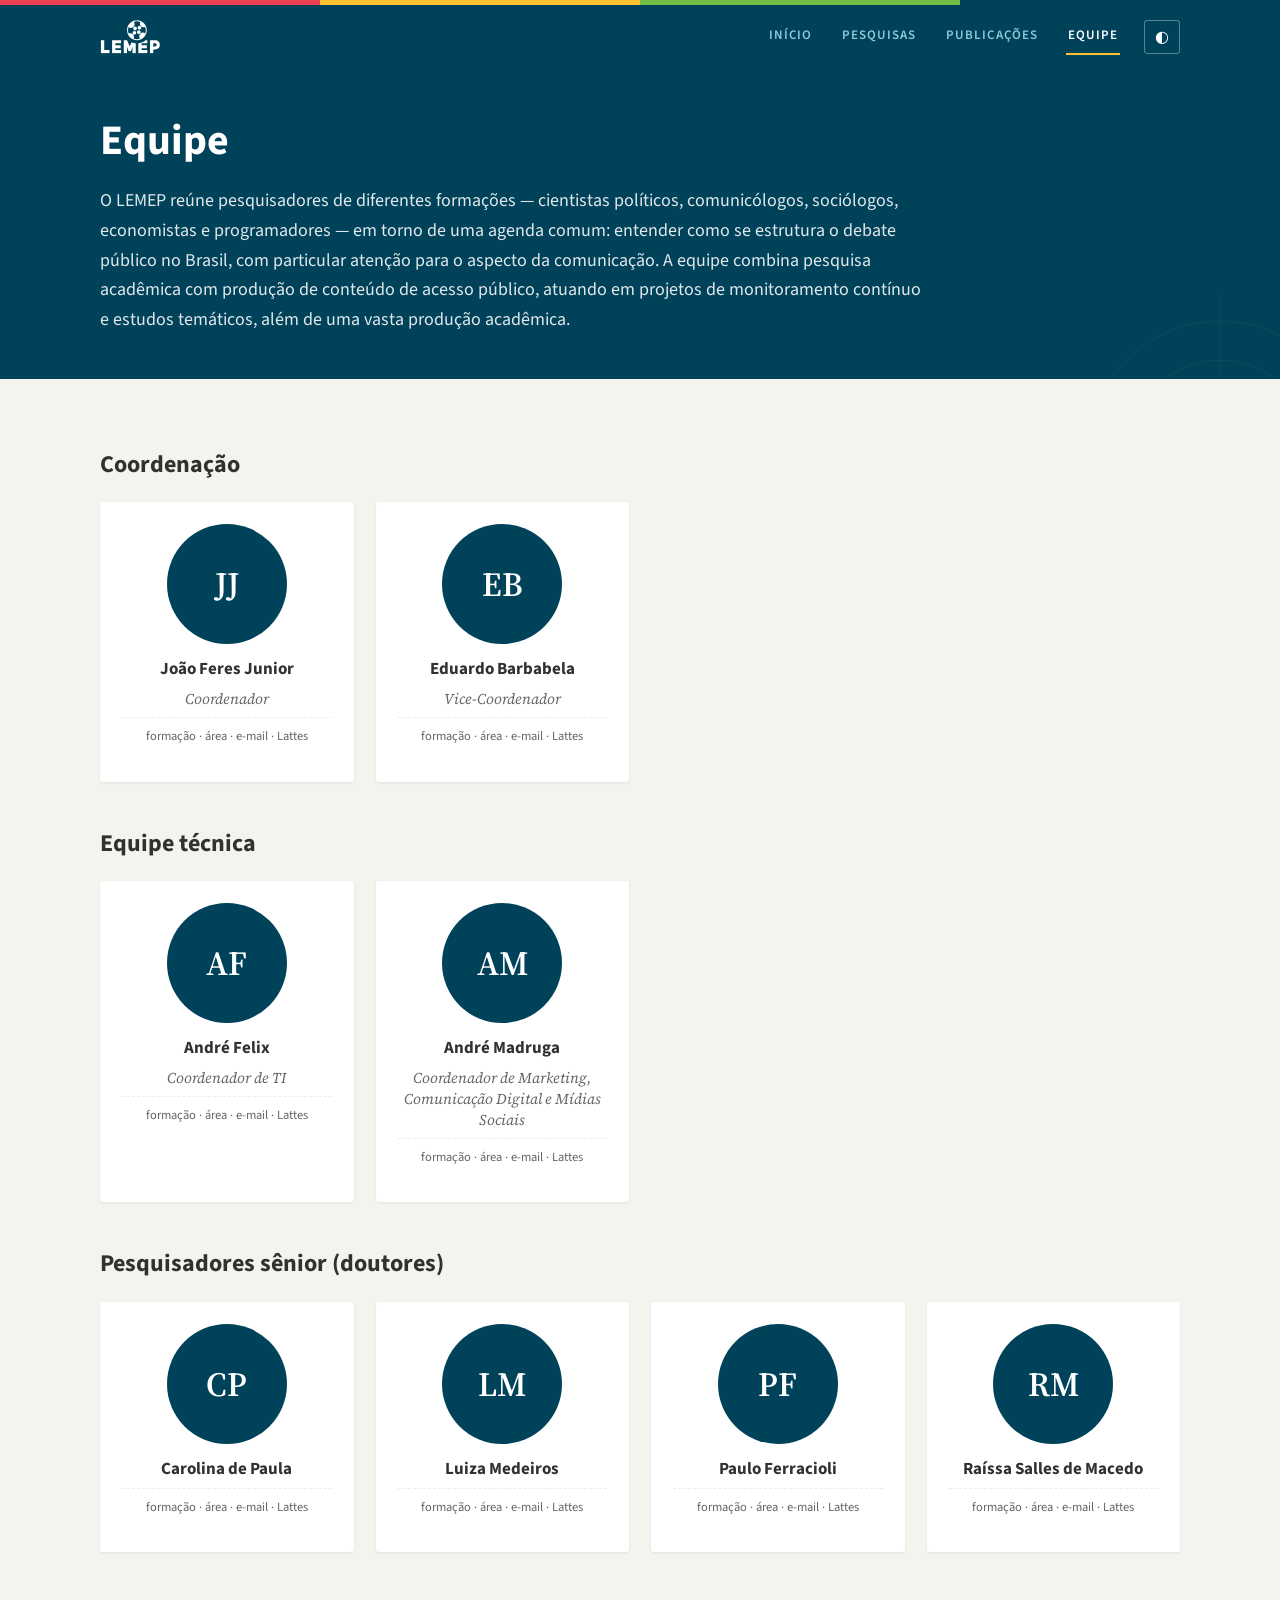
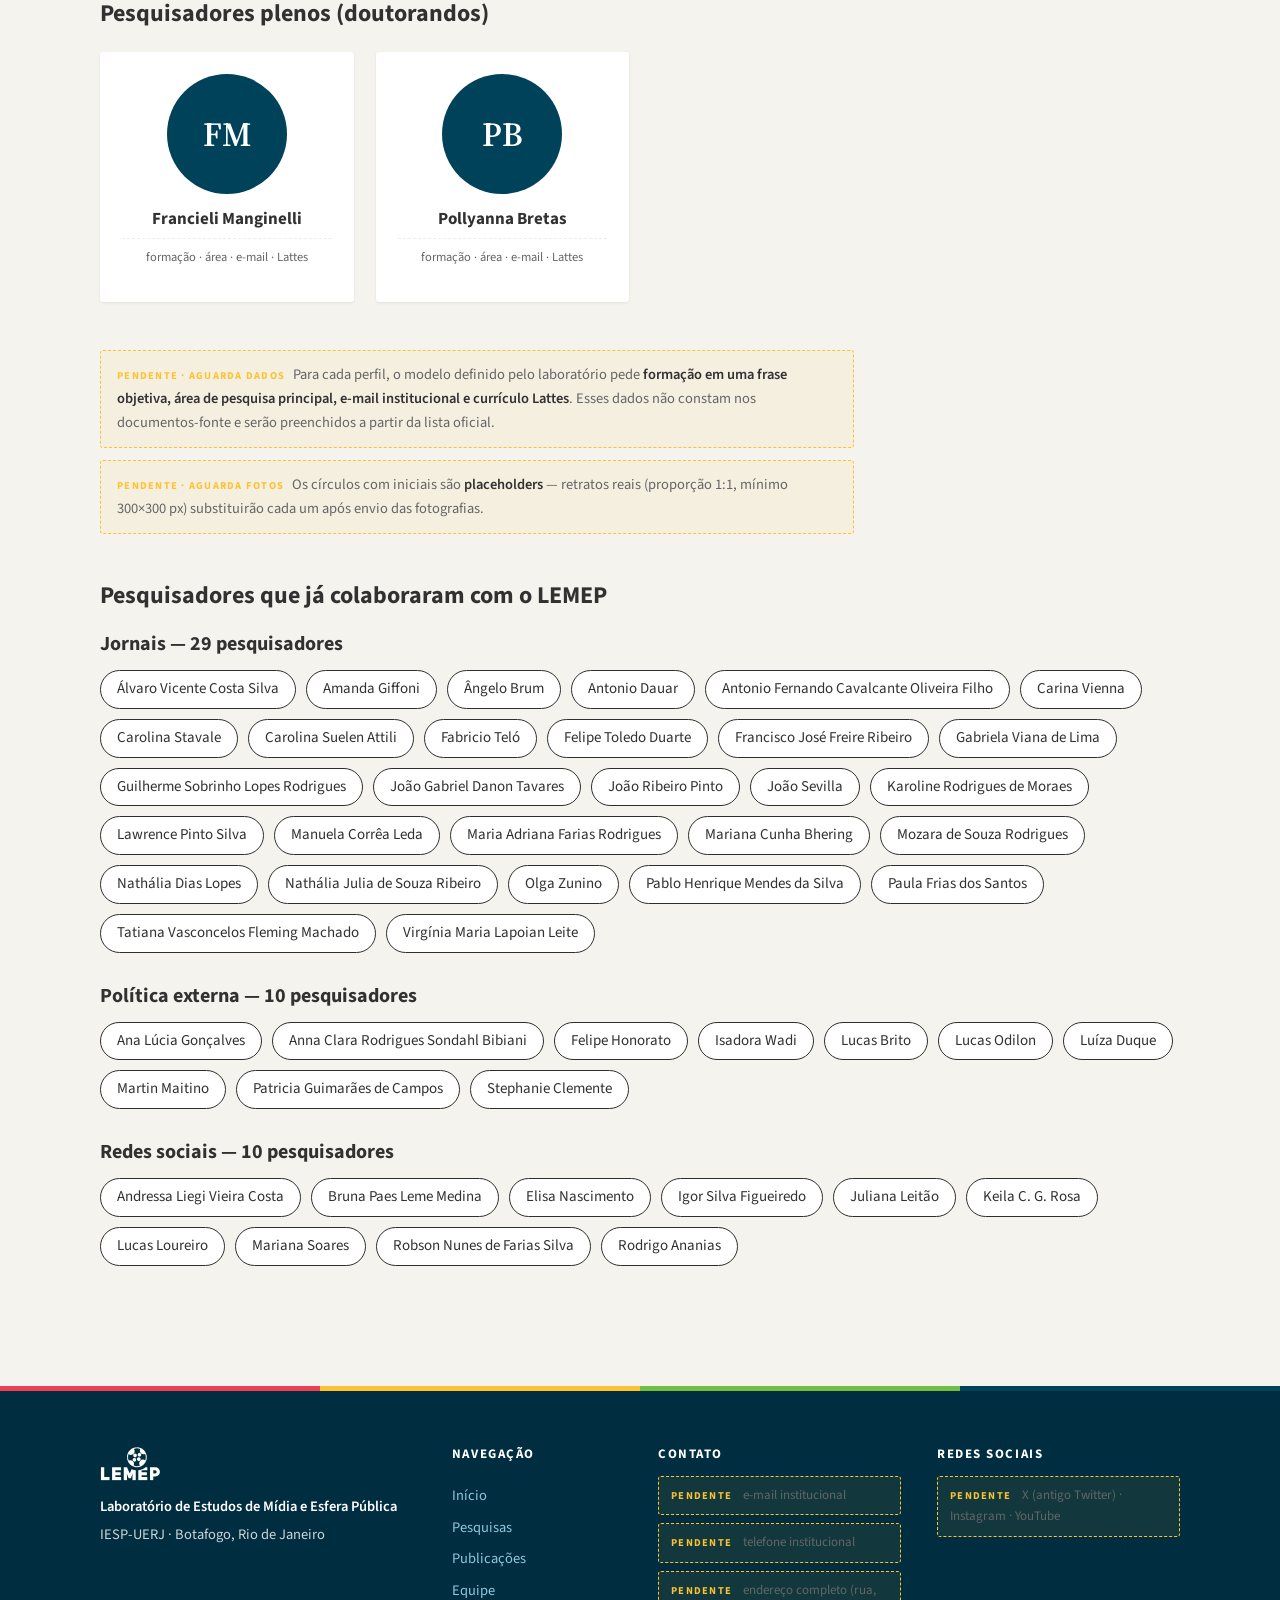
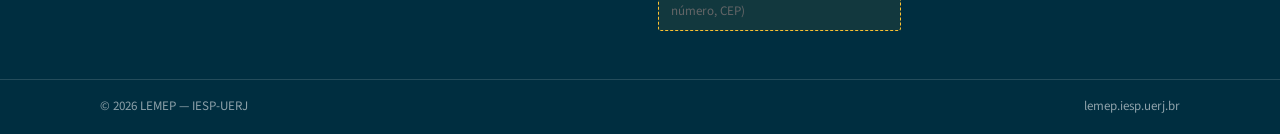
==== equipe.html @ fb899959 "LEMEP v1 — protótipo multi-página com identidade visual oficial e pendências editoriais" ====
<!DOCTYPE html>
<html lang="pt-BR">
<head>
  <meta charset="UTF-8">
  <meta name="viewport" content="width=device-width, initial-scale=1">
  <title>Equipe · LEMEP</title>
  <meta name="description" content="O LEMEP reúne pesquisadores de diferentes formações — cientistas políticos, comunicólogos, sociólogos, economistas e programadores — em torno de uma agenda comum.">
  <meta name="robots" content="noindex, nofollow">
  <link rel="canonical" href="https://lemep.iesp.uerj.br/quem-somos/">
  <meta property="og:title" content="Equipe · LEMEP">
  <meta property="og:description" content="Pesquisadores de diferentes formações em torno de uma agenda comum: entender como se estrutura o debate público no Brasil.">
  <meta property="og:type" content="website">
  <meta property="og:image" content="assets/img/og_1200x630.png">
  <meta property="og:locale" content="pt_BR">
  <meta name="theme-color" content="#00425A">
  <link rel="icon" type="image/png" href="assets/logos/icone_32.png" sizes="32x32">
  <link rel="apple-touch-icon" href="assets/logos/icone_180.png">
  <link rel="stylesheet" href="assets/fonts/fonts.css">
  <link rel="stylesheet" href="styles.css">
</head>
<body>
  <a class="pular" href="#conteudo">Ir para o conteúdo</a>

  <div class="stripe" role="presentation"></div>

  <header class="nav" id="topo">
    <div class="container nav-inner">
      <a href="index.html" class="nav-marca" aria-label="LEMEP — página inicial">
        <img src="assets/logos/LEMEP_compacto_branco.svg" alt="LEMEP" width="61" height="34">
      </a>
      <nav class="nav-links" aria-label="Navegação principal">
        <a href="index.html" data-nav="index">Início</a>
        <a href="pesquisas.html" data-nav="pesquisas">Pesquisas</a>
        <a href="publicacoes.html" data-nav="publicacoes">Publicações</a>
        <a href="equipe.html" data-nav="equipe">Equipe</a>
      </nav>
      <div class="nav-acoes">
        <button class="btn-tema" id="btn-tema" type="button" aria-label="Alternar entre tema claro e escuro" title="Alternar tema">◐</button>
        <button class="btn-menu" id="btn-menu" type="button" aria-label="Abrir menu de navegação" aria-expanded="false">☰</button>
      </div>
    </div>
  </header>

  <main id="conteudo">

    <section class="faixa-pagina">
      <svg class="trama trama--faixa" viewBox="0 0 1200 800" aria-hidden="true" focusable="false"><g fill="none" stroke="#73BF44" stroke-width="2"><circle cx="600" cy="400" r="280"/><circle cx="600" cy="400" r="196"/><path d="M264 400H936M600 64V736"/></g><circle cx="796" cy="400" r="12" fill="#EE4055"/></svg>
      <div class="container">
        <h1>Equipe</h1>
        <p class="faixa-lead">O LEMEP reúne pesquisadores de diferentes formações — cientistas políticos, comunicólogos, sociólogos, economistas e programadores — em torno de uma agenda comum: entender como se estrutura o debate público no Brasil, com particular atenção para o aspecto da comunicação. A equipe combina pesquisa acadêmica com produção de conteúdo de acesso público, atuando em projetos de monitoramento contínuo e estudos temáticos, além de uma vasta produção acadêmica.</p>
      </div>
    </section>

    <section class="section">
      <div class="container">

        <div class="grupo-equipe">
          <h2>Coordenação</h2>
          <div class="equipe-grid">
            <div class="membro">
              <div class="foto-ph" aria-hidden="true">JJ</div>
              <p class="membro-nome">João Feres Junior</p>
              <p class="membro-cargo">Coordenador</p>
              <p class="membro-dados">formação · área · e-mail · Lattes</p>
            </div>
            <div class="membro">
              <div class="foto-ph" aria-hidden="true">EB</div>
              <p class="membro-nome">Eduardo Barbabela</p>
              <p class="membro-cargo">Vice-Coordenador</p>
              <p class="membro-dados">formação · área · e-mail · Lattes</p>
            </div>
          </div>
        </div>

        <div class="grupo-equipe">
          <h2>Equipe técnica</h2>
          <div class="equipe-grid">
            <div class="membro">
              <div class="foto-ph" aria-hidden="true">AF</div>
              <p class="membro-nome">André Felix</p>
              <p class="membro-cargo">Coordenador de TI</p>
              <p class="membro-dados">formação · área · e-mail · Lattes</p>
            </div>
            <div class="membro">
              <div class="foto-ph" aria-hidden="true">AM</div>
              <p class="membro-nome">André Madruga</p>
              <p class="membro-cargo">Coordenador de Marketing, Comunicação Digital e Mídias Sociais</p>
              <p class="membro-dados">formação · área · e-mail · Lattes</p>
            </div>
          </div>
        </div>

        <div class="grupo-equipe">
          <h2>Pesquisadores sênior (doutores)</h2>
          <div class="equipe-grid">
            <div class="membro">
              <div class="foto-ph" aria-hidden="true">CP</div>
              <p class="membro-nome">Carolina de Paula</p>
              <p class="membro-dados">formação · área · e-mail · Lattes</p>
            </div>
            <div class="membro">
              <div class="foto-ph" aria-hidden="true">LM</div>
              <p class="membro-nome">Luiza Medeiros</p>
              <p class="membro-dados">formação · área · e-mail · Lattes</p>
            </div>
            <div class="membro">
              <div class="foto-ph" aria-hidden="true">PF</div>
              <p class="membro-nome">Paulo Ferracioli</p>
              <p class="membro-dados">formação · área · e-mail · Lattes</p>
            </div>
            <div class="membro">
              <div class="foto-ph" aria-hidden="true">RM</div>
              <p class="membro-nome">Raíssa Salles de Macedo</p>
              <p class="membro-dados">formação · área · e-mail · Lattes</p>
            </div>
          </div>
        </div>

        <div class="grupo-equipe">
          <h2>Pesquisadores plenos (doutorandos)</h2>
          <div class="equipe-grid">
            <div class="membro">
              <div class="foto-ph" aria-hidden="true">FM</div>
              <p class="membro-nome">Francieli Manginelli</p>
              <p class="membro-dados">formação · área · e-mail · Lattes</p>
            </div>
            <div class="membro">
              <div class="foto-ph" aria-hidden="true">PB</div>
              <p class="membro-nome">Pollyanna Bretas</p>
              <p class="membro-dados">formação · área · e-mail · Lattes</p>
            </div>
          </div>
        </div>

        <div class="pending" id="pendencia-01" style="max-width:52em;"><span class="chip">pendente · aguarda dados</span>Para cada perfil, o modelo definido pelo laboratório pede <strong>formação em uma frase objetiva, área de pesquisa principal, e-mail institucional e currículo Lattes</strong>. Esses dados não constam nos documentos-fonte e serão preenchidos a partir da lista oficial.</div>
        <div class="pending" id="pendencia-02" style="margin-top:12px; max-width:52em;"><span class="chip">pendente · aguarda fotos</span>Os círculos com iniciais são <strong>placeholders</strong> — retratos reais (proporção 1:1, mínimo 300×300&nbsp;px) substituirão cada um após envio das fotografias.</div>

        <div class="grupo-equipe ir" id="egressos">
          <h2>Pesquisadores que já colaboraram com o LEMEP</h2>
          <div class="egresso-grupo">
            <h3>Jornais — 29 pesquisadores</h3>
            <div class="chips-nomes">
              <span class="chip-nome">Álvaro Vicente Costa Silva</span>
              <span class="chip-nome">Amanda Giffoni</span>
              <span class="chip-nome">Ângelo Brum</span>
              <span class="chip-nome">Antonio Dauar</span>
              <span class="chip-nome">Antonio Fernando Cavalcante Oliveira Filho</span>
              <span class="chip-nome">Carina Vienna</span>
              <span class="chip-nome">Carolina Stavale</span>
              <span class="chip-nome">Carolina Suelen Attili</span>
              <span class="chip-nome">Fabricio Teló</span>
              <span class="chip-nome">Felipe Toledo Duarte</span>
              <span class="chip-nome">Francisco José Freire Ribeiro</span>
              <span class="chip-nome">Gabriela Viana de Lima</span>
              <span class="chip-nome">Guilherme Sobrinho Lopes Rodrigues</span>
              <span class="chip-nome">João Gabriel Danon Tavares</span>
              <span class="chip-nome">João Ribeiro Pinto</span>
              <span class="chip-nome">João Sevilla</span>
              <span class="chip-nome">Karoline Rodrigues de Moraes</span>
              <span class="chip-nome">Lawrence Pinto Silva</span>
              <span class="chip-nome">Manuela Corrêa Leda</span>
              <span class="chip-nome">Maria Adriana Farias Rodrigues</span>
              <span class="chip-nome">Mariana Cunha Bhering</span>
              <span class="chip-nome">Mozara de Souza Rodrigues</span>
              <span class="chip-nome">Nathália Dias Lopes</span>
              <span class="chip-nome">Nathália Julia de Souza Ribeiro</span>
              <span class="chip-nome">Olga Zunino</span>
              <span class="chip-nome">Pablo Henrique Mendes da Silva</span>
              <span class="chip-nome">Paula Frias dos Santos</span>
              <span class="chip-nome">Tatiana Vasconcelos Fleming Machado</span>
              <span class="chip-nome">Virgínia Maria Lapoian Leite</span>
            </div>
          </div>
          <div class="egresso-grupo">
            <h3>Política externa — 10 pesquisadores</h3>
            <div class="chips-nomes">
              <span class="chip-nome">Ana Lúcia Gonçalves</span>
              <span class="chip-nome">Anna Clara Rodrigues Sondahl Bibiani</span>
              <span class="chip-nome">Felipe Honorato</span>
              <span class="chip-nome">Isadora Wadi</span>
              <span class="chip-nome">Lucas Brito</span>
              <span class="chip-nome">Lucas Odilon</span>
              <span class="chip-nome">Luíza Duque</span>
              <span class="chip-nome">Martin Maitino</span>
              <span class="chip-nome">Patricia Guimarães de Campos</span>
              <span class="chip-nome">Stephanie Clemente</span>
            </div>
          </div>
          <div class="egresso-grupo">
            <h3>Redes sociais — 10 pesquisadores</h3>
            <div class="chips-nomes">
              <span class="chip-nome">Andressa Liegi Vieira Costa</span>
              <span class="chip-nome">Bruna Paes Leme Medina</span>
              <span class="chip-nome">Elisa Nascimento</span>
              <span class="chip-nome">Igor Silva Figueiredo</span>
              <span class="chip-nome">Juliana Leitão</span>
              <span class="chip-nome">Keila C. G. Rosa</span>
              <span class="chip-nome">Lucas Loureiro</span>
              <span class="chip-nome">Mariana Soares</span>
              <span class="chip-nome">Robson Nunes de Farias Silva</span>
              <span class="chip-nome">Rodrigo Ananias</span>
            </div>
          </div>
        </div>

      </div>
    </section>

  </main>

  <div class="stripe" role="presentation"></div>

  <footer class="footer">
    <div class="container footer-grid">
      <div class="footer-marca">
        <img class="footer-logo" src="assets/logos/LEMEP_compacto_branco.svg" alt="LEMEP" width="61" height="34">
        <p class="footer-nome">Laboratório de Estudos de Mídia e Esfera Pública</p>
        <p>IESP-UERJ · Botafogo, Rio de Janeiro</p>
      </div>
      <nav class="footer-nav" aria-label="Navegação do rodapé">
        <h3>Navegação</h3>
        <a href="index.html">Início</a>
        <a href="pesquisas.html">Pesquisas</a>
        <a href="publicacoes.html">Publicações</a>
        <a href="equipe.html">Equipe</a>
      </nav>
      <div class="footer-contato">
        <h3>Contato</h3>
        <div class="pending pending--rodape" id="pendencia-08"><span class="chip">pendente</span> e-mail institucional</div>
        <div class="pending pending--rodape" id="pendencia-06"><span class="chip">pendente</span> telefone institucional</div>
        <div class="pending pending--rodape" id="pendencia-09"><span class="chip">pendente</span> endereço completo (rua, número, CEP)</div>
      </div>
      <div class="footer-redes">
        <h3>Redes sociais</h3>
        <div class="pending pending--rodape" id="pendencia-07"><span class="chip">pendente</span> X (antigo Twitter) · Instagram · YouTube</div>
      </div>
    </div>
    <div class="footer-baixo">
      <div class="container">
        <p>© <span class="ano">2026</span> LEMEP — IESP-UERJ</p>
        <p>lemep.iesp.uerj.br</p>
      </div>
    </div>
  </footer>

  <script src="app.js"></script>
</body>
</html>
---- assets/fonts/fonts.css ----
/* latin-ext */
@font-face {
  font-family: 'Source Sans 3';
  font-style: italic;
  font-weight: 400;
  font-display: swap;
  src: url('source-sans-3-400-italic-latin-ext.woff2') format('woff2');
  unicode-range: U+0100-02BA, U+02BD-02C5, U+02C7-02CC, U+02CE-02D7, U+02DD-02FF, U+0304, U+0308, U+0329, U+1D00-1DBF, U+1E00-1E9F, U+1EF2-1EFF, U+2020, U+20A0-20AB, U+20AD-20C4, U+2113, U+2C60-2C7F, U+A720-A7FF;
}
/* latin */
@font-face {
  font-family: 'Source Sans 3';
  font-style: italic;
  font-weight: 400;
  font-display: swap;
  src: url('source-sans-3-400-italic-latin.woff2') format('woff2');
  unicode-range: U+0000-00FF, U+0131, U+0152-0153, U+02BB-02BC, U+02C6, U+02DA, U+02DC, U+0304, U+0308, U+0329, U+2000-206F, U+20AC, U+2122, U+2191, U+2193, U+2212, U+2215, U+FEFF, U+FFFD;
}
/* latin-ext */
@font-face {
  font-family: 'Source Sans 3';
  font-style: normal;
  font-weight: 300;
  font-display: swap;
  src: url('source-sans-3-300-normal-latin-ext.woff2') format('woff2');
  unicode-range: U+0100-02BA, U+02BD-02C5, U+02C7-02CC, U+02CE-02D7, U+02DD-02FF, U+0304, U+0308, U+0329, U+1D00-1DBF, U+1E00-1E9F, U+1EF2-1EFF, U+2020, U+20A0-20AB, U+20AD-20C4, U+2113, U+2C60-2C7F, U+A720-A7FF;
}
/* latin */
@font-face {
  font-family: 'Source Sans 3';
  font-style: normal;
  font-weight: 300;
  font-display: swap;
  src: url('source-sans-3-300-normal-latin.woff2') format('woff2');
  unicode-range: U+0000-00FF, U+0131, U+0152-0153, U+02BB-02BC, U+02C6, U+02DA, U+02DC, U+0304, U+0308, U+0329, U+2000-206F, U+20AC, U+2122, U+2191, U+2193, U+2212, U+2215, U+FEFF, U+FFFD;
}
/* latin-ext */
@font-face {
  font-family: 'Source Sans 3';
  font-style: normal;
  font-weight: 400;
  font-display: swap;
  src: url('source-sans-3-400-normal-latin-ext.woff2') format('woff2');
  unicode-range: U+0100-02BA, U+02BD-02C5, U+02C7-02CC, U+02CE-02D7, U+02DD-02FF, U+0304, U+0308, U+0329, U+1D00-1DBF, U+1E00-1E9F, U+1EF2-1EFF, U+2020, U+20A0-20AB, U+20AD-20C4, U+2113, U+2C60-2C7F, U+A720-A7FF;
}
/* latin */
@font-face {
  font-family: 'Source Sans 3';
  font-style: normal;
  font-weight: 400;
  font-display: swap;
  src: url('source-sans-3-400-normal-latin.woff2') format('woff2');
  unicode-range: U+0000-00FF, U+0131, U+0152-0153, U+02BB-02BC, U+02C6, U+02DA, U+02DC, U+0304, U+0308, U+0329, U+2000-206F, U+20AC, U+2122, U+2191, U+2193, U+2212, U+2215, U+FEFF, U+FFFD;
}
/* latin-ext */
@font-face {
  font-family: 'Source Sans 3';
  font-style: normal;
  font-weight: 600;
  font-display: swap;
  src: url('source-sans-3-600-normal-latin-ext.woff2') format('woff2');
  unicode-range: U+0100-02BA, U+02BD-02C5, U+02C7-02CC, U+02CE-02D7, U+02DD-02FF, U+0304, U+0308, U+0329, U+1D00-1DBF, U+1E00-1E9F, U+1EF2-1EFF, U+2020, U+20A0-20AB, U+20AD-20C4, U+2113, U+2C60-2C7F, U+A720-A7FF;
}
/* latin */
@font-face {
  font-family: 'Source Sans 3';
  font-style: normal;
  font-weight: 600;
  font-display: swap;
  src: url('source-sans-3-600-normal-latin.woff2') format('woff2');
  unicode-range: U+0000-00FF, U+0131, U+0152-0153, U+02BB-02BC, U+02C6, U+02DA, U+02DC, U+0304, U+0308, U+0329, U+2000-206F, U+20AC, U+2122, U+2191, U+2193, U+2212, U+2215, U+FEFF, U+FFFD;
}
/* latin-ext */
@font-face {
  font-family: 'Source Sans 3';
  font-style: normal;
  font-weight: 700;
  font-display: swap;
  src: url('source-sans-3-700-normal-latin-ext.woff2') format('woff2');
  unicode-range: U+0100-02BA, U+02BD-02C5, U+02C7-02CC, U+02CE-02D7, U+02DD-02FF, U+0304, U+0308, U+0329, U+1D00-1DBF, U+1E00-1E9F, U+1EF2-1EFF, U+2020, U+20A0-20AB, U+20AD-20C4, U+2113, U+2C60-2C7F, U+A720-A7FF;
}
/* latin */
@font-face {
  font-family: 'Source Sans 3';
  font-style: normal;
  font-weight: 700;
  font-display: swap;
  src: url('source-sans-3-700-normal-latin.woff2') format('woff2');
  unicode-range: U+0000-00FF, U+0131, U+0152-0153, U+02BB-02BC, U+02C6, U+02DA, U+02DC, U+0304, U+0308, U+0329, U+2000-206F, U+20AC, U+2122, U+2191, U+2193, U+2212, U+2215, U+FEFF, U+FFFD;
}
/* latin-ext */
@font-face {
  font-family: 'Source Serif 4';
  font-style: italic;
  font-weight: 400;
  font-display: swap;
  src: url('source-serif-4-400-italic-latin-ext.woff2') format('woff2');
  unicode-range: U+0100-02BA, U+02BD-02C5, U+02C7-02CC, U+02CE-02D7, U+02DD-02FF, U+0304, U+0308, U+0329, U+1D00-1DBF, U+1E00-1E9F, U+1EF2-1EFF, U+2020, U+20A0-20AB, U+20AD-20C4, U+2113, U+2C60-2C7F, U+A720-A7FF;
}
/* latin */
@font-face {
  font-family: 'Source Serif 4';
  font-style: italic;
  font-weight: 400;
  font-display: swap;
  src: url('source-serif-4-400-italic-latin.woff2') format('woff2');
  unicode-range: U+0000-00FF, U+0131, U+0152-0153, U+02BB-02BC, U+02C6, U+02DA, U+02DC, U+0304, U+0308, U+0329, U+2000-206F, U+20AC, U+2122, U+2191, U+2193, U+2212, U+2215, U+FEFF, U+FFFD;
}
/* latin-ext */
@font-face {
  font-family: 'Source Serif 4';
  font-style: normal;
  font-weight: 400;
  font-display: swap;
  src: url('source-serif-4-400-normal-latin-ext.woff2') format('woff2');
  unicode-range: U+0100-02BA, U+02BD-02C5, U+02C7-02CC, U+02CE-02D7, U+02DD-02FF, U+0304, U+0308, U+0329, U+1D00-1DBF, U+1E00-1E9F, U+1EF2-1EFF, U+2020, U+20A0-20AB, U+20AD-20C4, U+2113, U+2C60-2C7F, U+A720-A7FF;
}
/* latin */
@font-face {
  font-family: 'Source Serif 4';
  font-style: normal;
  font-weight: 400;
  font-display: swap;
  src: url('source-serif-4-400-normal-latin.woff2') format('woff2');
  unicode-range: U+0000-00FF, U+0131, U+0152-0153, U+02BB-02BC, U+02C6, U+02DA, U+02DC, U+0304, U+0308, U+0329, U+2000-206F, U+20AC, U+2122, U+2191, U+2193, U+2212, U+2215, U+FEFF, U+FFFD;
}
/* latin-ext */
@font-face {
  font-family: 'Source Serif 4';
  font-style: normal;
  font-weight: 600;
  font-display: swap;
  src: url('source-serif-4-600-normal-latin-ext.woff2') format('woff2');
  unicode-range: U+0100-02BA, U+02BD-02C5, U+02C7-02CC, U+02CE-02D7, U+02DD-02FF, U+0304, U+0308, U+0329, U+1D00-1DBF, U+1E00-1E9F, U+1EF2-1EFF, U+2020, U+20A0-20AB, U+20AD-20C4, U+2113, U+2C60-2C7F, U+A720-A7FF;
}
/* latin */
@font-face {
  font-family: 'Source Serif 4';
  font-style: normal;
  font-weight: 600;
  font-display: swap;
  src: url('source-serif-4-600-normal-latin.woff2') format('woff2');
  unicode-range: U+0000-00FF, U+0131, U+0152-0153, U+02BB-02BC, U+02C6, U+02DA, U+02DC, U+0304, U+0308, U+0329, U+2000-206F, U+20AC, U+2122, U+2191, U+2193, U+2212, U+2215, U+FEFF, U+FFFD;
}
---- styles.css ----
/* ============================================================
   LEMEP — Laboratório de Estudos de Mídia e Esfera Pública
   styles.css · design system conforme Especificação Técnica
   (ago/2026) + tokens digitais do kit Identidade_Visual_LEMEP
   (out/2026). Neutros derivam do kit (papel #F5F3ED).
   ============================================================ */

/* ---------- tokens ---------- */
:root {
  /* marca (Manual da Marca LEMEP) */
  --red:      #EE4055;   /* coral — destaques, callout OLB        */
  --gold:     #FDC232;   /* dourado — CTAs, foco, hover           */
  --green:    #73BF44;   /* verde — grafismos, série secundária   */
  --teal:     #00425A;   /* azul institucional — nav, hero        */
  --teal-dk:  #002E40;   /* azul escuro — footer                  */

  /* neutros (light) */
  --bg:       #F5F3ED;   /* papel — fundo padrão                  */
  --bg-alt:   #EDECEB;   /* seções alternadas                     */
  --surface:  #FFFFFF;   /* cartões                                */
  --text:     #323132;   /* grafite — texto principal              */
  --text-2:   #76787A;   /* cinza da marca — rótulos/meta           */
  --text-3:   #636567;   /* cinza de leitura (AA em texto corrido)  */

  /* tipografia */
  --f:  'Source Sans 3', Arial, sans-serif;
  --fs: 'Source Serif 4', Georgia, serif;

  /* layout */
  --max:  1160px;
  --pad:  40px;
  --r:    3px;
}

@media (prefers-color-scheme: dark) {
  :root:not([data-theme="light"]) {
    --bg: #191919; --bg-alt: #222221; --surface: #1F1F1F;
    --text: #EEEDEC; --text-2: #9A9899; --text-3: #9A9899;
  }
}
:root[data-theme="dark"] {
  --bg: #191919; --bg-alt: #222221; --surface: #1F1F1F;
  --text: #EEEDEC; --text-2: #9A9899; --text-3: #9A9899;
}

/* ---------- base ---------- */
*, *::before, *::after { box-sizing: border-box; }

html { scroll-behavior: smooth; }

body {
  margin: 0;
  font-family: var(--f);
  font-size: 17px;
  line-height: 1.65;
  color: var(--text);
  background: var(--bg);
  -webkit-font-smoothing: antialiased;
}

img { max-width: 100%; display: block; }

a { color: var(--teal); text-decoration: none; }
a:hover { color: var(--gold); }
:root[data-theme="dark"] a, :root:not([data-theme="light"]) a { color: #8FC7DD; }

:focus-visible { outline: 2px solid var(--gold); outline-offset: 2px; }

.container { max-width: var(--max); margin-inline: auto; padding-inline: var(--pad); }

h1, h2, h3 { font-family: var(--f); font-weight: 700; line-height: 1.15; margin: 0 0 .5em; }
h1 { font-size: 42px; }
h2 { font-size: 30px; }
h3 { font-size: 20px; }

p { margin: 0 0 1em; }

.pular {
  position: absolute; left: -9999px; top: 0;
  background: var(--teal); color: #fff; padding: 10px 16px;
  z-index: 200; font-weight: 600;
}
.pular:focus { left: 8px; top: 8px; }

/* ---------- stripe de marca ---------- */
.stripe {
  height: 5px;
  background: linear-gradient(90deg,
    var(--red) 0 25%, var(--gold) 25% 50%,
    var(--green) 50% 75%, var(--teal) 75% 100%);
}

/* ---------- navegação ---------- */
.nav {
  position: sticky; top: 0; z-index: 100;
  background: var(--teal);
}
.nav-inner {
  display: flex; align-items: center; gap: 24px;
  min-height: 64px;
}
.nav-marca { display: inline-flex; align-items: center; }
.nav-marca img { height: 34px; width: auto; }

.nav-links { display: flex; gap: 26px; margin-left: auto; }
.nav-links a {
  font-size: 13px; font-weight: 600; letter-spacing: .08em;
  text-transform: uppercase;
  color: rgba(255,255,255,.65);
  padding: 6px 2px;
  border-bottom: 2px solid transparent;
}
.nav-links a:hover { color: var(--gold); }
.nav-links a[aria-current="page"] { color: #fff; border-bottom-color: var(--gold); }

.nav-acoes { display: flex; align-items: center; gap: 8px; }

.btn-tema, .btn-menu {
  background: none; border: 1px solid rgba(255,255,255,.35);
  color: #fff; font-size: 16px; line-height: 1;
  padding: 8px 10px; border-radius: var(--r); cursor: pointer;
}
.btn-tema:hover, .btn-menu:hover { border-color: var(--gold); color: var(--gold); }

.btn-menu { display: none; }

/* menu aberto (≤1000px) */
.nav.aberto .nav-links {
  display: flex; position: absolute; top: 100%; left: 0; right: 0;
  background: var(--teal); flex-direction: column; gap: 0;
  padding: 8px var(--pad) 16px;
  border-bottom: 3px solid var(--gold);
}
.nav.aberto .nav-links a { padding: 12px 2px; border-bottom: none; font-size: 15px; }

/* ---------- hero ---------- */
.hero {
  background: var(--teal);
  color: #fff;
  position: relative;
  overflow: hidden;
}
.hero .container {
  display: grid; grid-template-columns: 1.15fr .85fr;
  gap: 48px; align-items: center;
  padding-block: 72px;
  position: relative;
}
.hero-kicker {
  font-size: 13px; font-weight: 600; letter-spacing: .14em;
  text-transform: uppercase; color: var(--gold); margin: 0 0 12px;
}
.hero h1 { font-size: 56px; margin-bottom: 6px; color: #fff; }
.hero-sub {
  font-family: var(--fs); font-style: italic; font-size: 21px;
  color: rgba(255,255,255,.85); margin: 0 0 18px;
}
.hero-lead { font-size: 18px; color: rgba(255,255,255,.88); max-width: 34em; }

.hero-cta { display: flex; flex-wrap: wrap; gap: 14px; margin-top: 28px; }

.btn {
  display: inline-block; padding: 13px 26px; border-radius: var(--r);
  font-weight: 600; font-size: 16px; cursor: pointer; border: 1px solid transparent;
}
.btn-primario { background: var(--gold); color: var(--teal-dk); }
.btn-primario:hover { filter: brightness(1.06); color: var(--teal-dk); }
.btn-fantasma { background: none; color: #fff; border-color: rgba(255,255,255,.55); }
.btn-fantasma:hover { border-color: var(--gold); color: var(--gold); }

.hero-logo { display: flex; justify-content: center; position: relative; }
.hero-logo img { width: min(360px, 100%); height: auto; }

.trama {
  position: absolute; right: -140px; bottom: -190px;
  width: 520px; height: auto; opacity: .14; pointer-events: none;
}
.trama--faixa { right: -220px; bottom: -260px; width: 560px; opacity: .10; }

/* ---------- faixa de página (subpáginas) ---------- */
.faixa-pagina {
  background: var(--teal); color: #fff;
  position: relative; overflow: hidden;
}
.faixa-pagina .container { padding-block: 48px 44px; position: relative; }
.faixa-pagina h1 { color: #fff; }
.faixa-lead { max-width: 46em; color: rgba(255,255,255,.88); font-size: 18px; margin: 4px 0 0; }

/* ---------- seções ---------- */
.section { padding-block: 72px; }
.section--alt { background: var(--bg-alt); }

.section h2 { margin-bottom: 24px; }
.section-lead { max-width: 46em; }

/* sobre: texto + estatísticas */
.sobre-grid {
  display: grid; grid-template-columns: 1.35fr .65fr; gap: 48px; align-items: start;
}
.stats { display: grid; gap: 16px; margin-top: 8px; }
.stat {
  background: var(--surface); border-radius: var(--r);
  border-left: 4px solid var(--green);
  padding: 18px 22px;
}
.stat:nth-child(2) { border-left-color: var(--gold); }
.stat:nth-child(3) { border-left-color: var(--red); }
.stat-num { font-size: 40px; font-weight: 700; line-height: 1; color: var(--teal); }
:root[data-theme="dark"] .stat-num,
:root:not([data-theme="light"]) .stat-num { color: #8FC7DD; }
.stat-rotulo { font-size: 13.5px; color: var(--text-3); margin-top: 6px; }

/* ---------- cards de projeto ---------- */
.card-grid {
  display: grid; grid-template-columns: repeat(3, 1fr); gap: 24px;
  grid-auto-rows: 1fr;
}
.card {
  display: flex; flex-direction: column; gap: 10px;
  background: var(--surface);
  border-radius: var(--r);
  padding: 26px 26px 22px;
  box-shadow: 0 1px 3px rgba(0,0,0,.08);
  border-top: 4px solid var(--teal);
  color: var(--text);
  transition: transform .18s ease, box-shadow .18s ease;
}
a.card { color: var(--text); }
a.card:hover {
  transform: translateY(-5px);
  box-shadow: 0 10px 26px rgba(0,0,0,.16);
  color: var(--text);
}
a.card:hover .card-ir { color: var(--gold); }
.card--vermelho { border-top-color: var(--red); }
.card--dourado  { border-top-color: var(--gold); }
.card--verde    { border-top-color: var(--green); }
.card--azul     { border-top-color: var(--teal); }

.card-tag {
  font-size: 11px; font-weight: 700; letter-spacing: .12em;
  text-transform: uppercase; color: var(--text-2);
}
.card h3, .card-full h3 { font-size: 21px; margin: 0; }
.card p { color: var(--text-3); font-size: 15.5px; margin: 0; }
.card-ir {
  margin-top: auto; font-weight: 600; font-size: 14.5px;
  color: var(--teal); padding-top: 14px;
}
:root[data-theme="dark"] .card-ir,
:root:not([data-theme="light"]) .card-ir { color: #8FC7DD; }
a.card:hover .card-ir { color: var(--gold); }

.card-full {
  margin-top: 24px;
  display: grid; grid-template-columns: 1fr; gap: 10px;
  background: var(--surface); border-radius: var(--r);
  border-left: 4px solid var(--teal);
  padding: 26px 30px; box-shadow: 0 1px 3px rgba(0,0,0,.08);
}
.card-full p { color: var(--text-3); max-width: 60em; margin: 0; }
.card-full .card-ir { padding-top: 8px; }

/* ---------- áreas de pesquisa ---------- */
.areas { background: var(--teal); color: #fff; }
.areas h2 { color: #fff; }
.areas .section-lead { color: rgba(255,255,255,.8); }
.tags {
  display: flex; flex-wrap: wrap; gap: 12px 12px; margin-top: 28px;
}
.tag {
  font-family: var(--fs); font-style: italic; font-size: 16.5px;
  color: #fff; border: 1px solid rgba(255,255,255,.38);
  border-radius: 999px; padding: 8px 18px;
  background: rgba(255,255,255,.05);
}

/* ---------- publicações ---------- */
.pub-list { list-style: none; margin: 0; padding: 0; }
.pub {
  display: grid; grid-template-columns: 60px 1fr; gap: 18px;
  padding: 22px 0; border-bottom: 1px solid var(--bg-alt);
}
:root[data-theme="dark"] .pub, :root:not([data-theme="light"]) .pub { border-bottom-color: #2E2E2D; }
.pub:last-child { border-bottom: none; }
.pub-ano { font-size: 19px; font-weight: 700; color: var(--teal); }
:root[data-theme="dark"] .pub-ano,
:root:not([data-theme="light"]) .pub-ano { color: #8FC7DD; }
.pub-dados p { margin: 0 0 4px; }
.pub-tipo {
  display: inline-block; font-size: 11px; font-weight: 700;
  letter-spacing: .12em; text-transform: uppercase;
  color: var(--text-2); margin-bottom: 6px;
}
.pub-titulo { font-family: var(--fs); font-weight: 600; font-size: 19px; line-height: 1.35; color: var(--text); }
.pub-autores { color: var(--text-3); font-size: 15.5px; }
.pub-venue {
  font-size: 11px; font-weight: 700; letter-spacing: .12em;
  text-transform: uppercase; color: var(--red); margin-top: 6px;
}
.pub-acesso {
  display: inline-block; margin-top: 6px; font-size: 11px; font-weight: 700;
  letter-spacing: .1em; text-transform: uppercase;
  color: var(--green); border: 1px solid var(--green);
  border-radius: 999px; padding: 2px 10px;
}

/* ---------- equipe ---------- */
.equipe-grid {
  display: grid; grid-template-columns: repeat(4, 1fr); gap: 22px;
  grid-auto-rows: 1fr;
}
.membro {
  background: var(--surface); border-radius: var(--r);
  padding: 22px; text-align: center;
  box-shadow: 0 1px 3px rgba(0,0,0,.08);
  display: flex; flex-direction: column; gap: 8px; align-items: center;
}
.foto-ph {
  width: 120px; height: 120px; border-radius: 50%;
  background: var(--teal);
  color: #fff; font-family: var(--fs); font-weight: 600; font-size: 34px;
  display: flex; align-items: center; justify-content: center;
  margin-bottom: 6px;
}
.membro-nome { font-weight: 700; font-size: 17px; margin: 0; line-height: 1.3; }
.membro-cargo {
  font-family: var(--fs); font-style: italic; color: var(--text-3);
  font-size: 15px; margin: 0; line-height: 1.4;
}
.membro-dados {
  font-size: 12.5px; color: var(--text-3); border-top: 1px dashed var(--bg-alt);
  padding-top: 8px; width: 100%;
}

.grupo-equipe { margin-bottom: 48px; }
.grupo-equipe h2 { font-size: 24px; }

/* egressos */
.egresso-grupo { margin-bottom: 32px; }
.egresso-grupo h3 { margin-bottom: 14px; }
.chips-nomes { display: flex; flex-wrap: wrap; gap: 10px; }
.chip-nome {
  background: var(--surface); border: 1px solid var(--bg-alt);
  border-radius: 999px; padding: 6px 16px; font-size: 15px;
}
:root[data-theme="dark"] .chip-nome,
:root:not([data-theme="light"]) .chip-nome { border-color: #2E2E2D; }

/* ---------- callout OLB ---------- */
.callout {
  background: var(--red); color: #fff;
}
.callout .container { padding-block: 56px; }
.callout h2 { color: #fff; }
.callout p { color: rgba(255,255,255,.92); max-width: 46em; }

/* ---------- pendências ---------- */
.pendencias {
  margin: 20px auto 24px; max-width: var(--max);
  padding: 0 var(--pad);
}
.pendencias-caixa {
  background: var(--bg-alt);
  border: 1px solid rgba(253,194,50,.55);
  border-left: 4px solid var(--gold);
  border-radius: var(--r);
}
.pendencias summary {
  cursor: pointer; padding: 12px 18px;
  font-size: 14px; font-weight: 600; color: var(--text);
  list-style: none;
}
.pendencias summary::-webkit-details-marker { display: none; }
.pendencias summary::before { content: "▸ "; color: var(--gold); }
.pendencias[open] summary::before { content: "▾ "; }
.pendencias ul {
  list-style: none; margin: 0; padding: 6px 18px 16px;
  display: grid; grid-template-columns: 1fr 1fr; gap: 6px 24px;
}
.pendencias li { font-size: 14px; }
.pendencias a { color: var(--text); text-decoration: underline; text-underline-offset: 3px; }
.pendencias a:hover { color: var(--gold); }
.badge-pag { font-weight: 400; color: var(--text-3); }

/* bloco pendência inline (conteúdo ausente) */
.pending {
  border: 1px dashed var(--gold);
  background: rgba(253,194,50,.07);
  border-radius: var(--r);
  padding: 12px 16px;
  font-size: 14.5px;
  color: var(--text-3);
}
.pending .chip {
  display: inline-block; font-size: 10.5px; font-weight: 700;
  letter-spacing: .12em; text-transform: uppercase;
  color: var(--gold); margin-right: 8px;
}
.pending strong { color: var(--text); font-weight: 600; }
.pending--claro { border-color: rgba(255,255,255,.6); background: rgba(255,255,255,.08); color: rgba(255,255,255,.85); }
.pending--claro .chip { color: #fff; }
.pending--claro strong { color: #fff; }
.pending--rodape {
  padding: 8px 12px; font-size: 13px; margin-bottom: 8px;
}

/* ---------- rodapé ---------- */
.footer { background: var(--teal-dk); color: rgba(255,255,255,.8); }
.footer-grid {
  display: grid; grid-template-columns: 1.3fr .7fr 1fr 1fr; gap: 36px;
  padding-block: 56px 40px;
}
.footer-logo { height: 34px; width: auto; margin-bottom: 14px; }
.footer-marca p { margin: 0 0 4px; font-size: 14.5px; }
.footer-marca .footer-nome { color: #fff; font-weight: 600; }
.footer h3 {
  color: #fff; font-size: 13px; letter-spacing: .12em;
  text-transform: uppercase; margin-bottom: 14px;
}
.footer-nav { display: flex; flex-direction: column; gap: 8px; }
.footer-nav a, .footer a { color: rgba(255,255,255,.75); font-size: 14.5px; }
.footer-nav a:hover, .footer a:hover { color: var(--gold); }
.footer-baixo { border-top: 1px solid rgba(255,255,255,.14); }
.footer-baixo .container {
  display: flex; flex-wrap: wrap; justify-content: space-between; gap: 8px;
  padding-block: 16px; font-size: 13px; color: rgba(255,255,255,.55);
}
.footer-baixo p { margin: 0; }

/* ---------- utilidades ---------- */
.mais { margin-top: 32px; }
.ir { margin-top: 48px; }
blockquote { margin: 0; }

@media (prefers-reduced-motion: reduce) {
  *, *::before, *::after {
    animation: none !important;
    transition: none !important;
    scroll-behavior: auto !important;
  }
}

/* ---------- responsivo ---------- */
@media (max-width: 1000px) {
  .nav-links { display: none; }
  .btn-menu { display: inline-flex; }
  .nav.aberto .nav-links { display: flex; }

  .hero .container { grid-template-columns: 1fr; padding-block: 56px; }
  .hero-logo { display: none; }

  .sobre-grid { grid-template-columns: 1fr; }
  .stats { grid-template-columns: repeat(3, 1fr); margin-top: 16px; }
  .card-grid { grid-template-columns: 1fr; }
  .equipe-grid { grid-template-columns: repeat(2, 1fr); }
  .footer-grid { grid-template-columns: 1fr 1fr; }
  .pendencias ul { grid-template-columns: 1fr; }
}

@media (max-width: 640px) {
  :root { --pad: 20px; }
  h1 { font-size: 34px; }
  h2 { font-size: 25px; }
  .hero h1 { font-size: 40px; }
  .hero-sub { font-size: 18px; }
  .section { padding-block: 48px; }
  .stats { grid-template-columns: 1fr; }
  .equipe-grid { grid-template-columns: repeat(2, 1fr); gap: 14px; }
  .membro { padding: 16px 12px; }
  .foto-ph { width: 92px; height: 92px; font-size: 26px; }
  .footer-grid { grid-template-columns: 1fr; gap: 24px; }
}
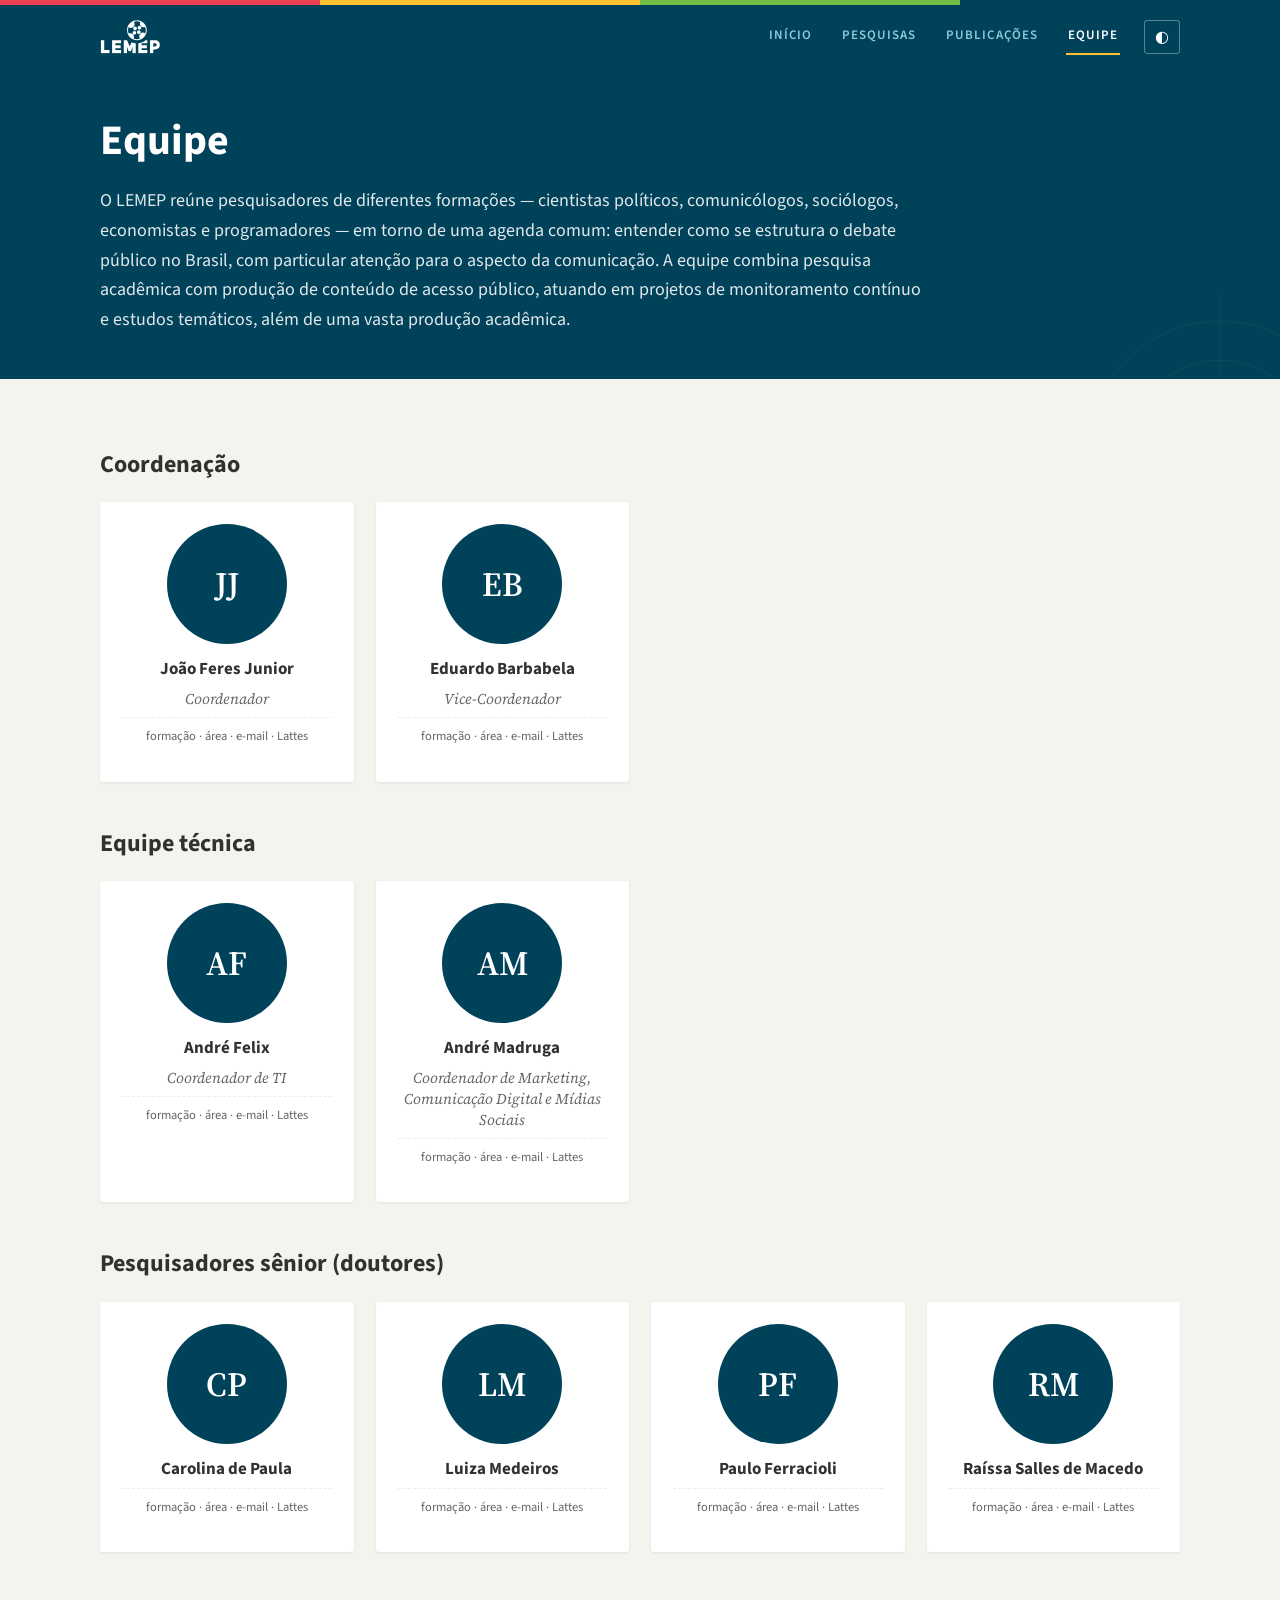
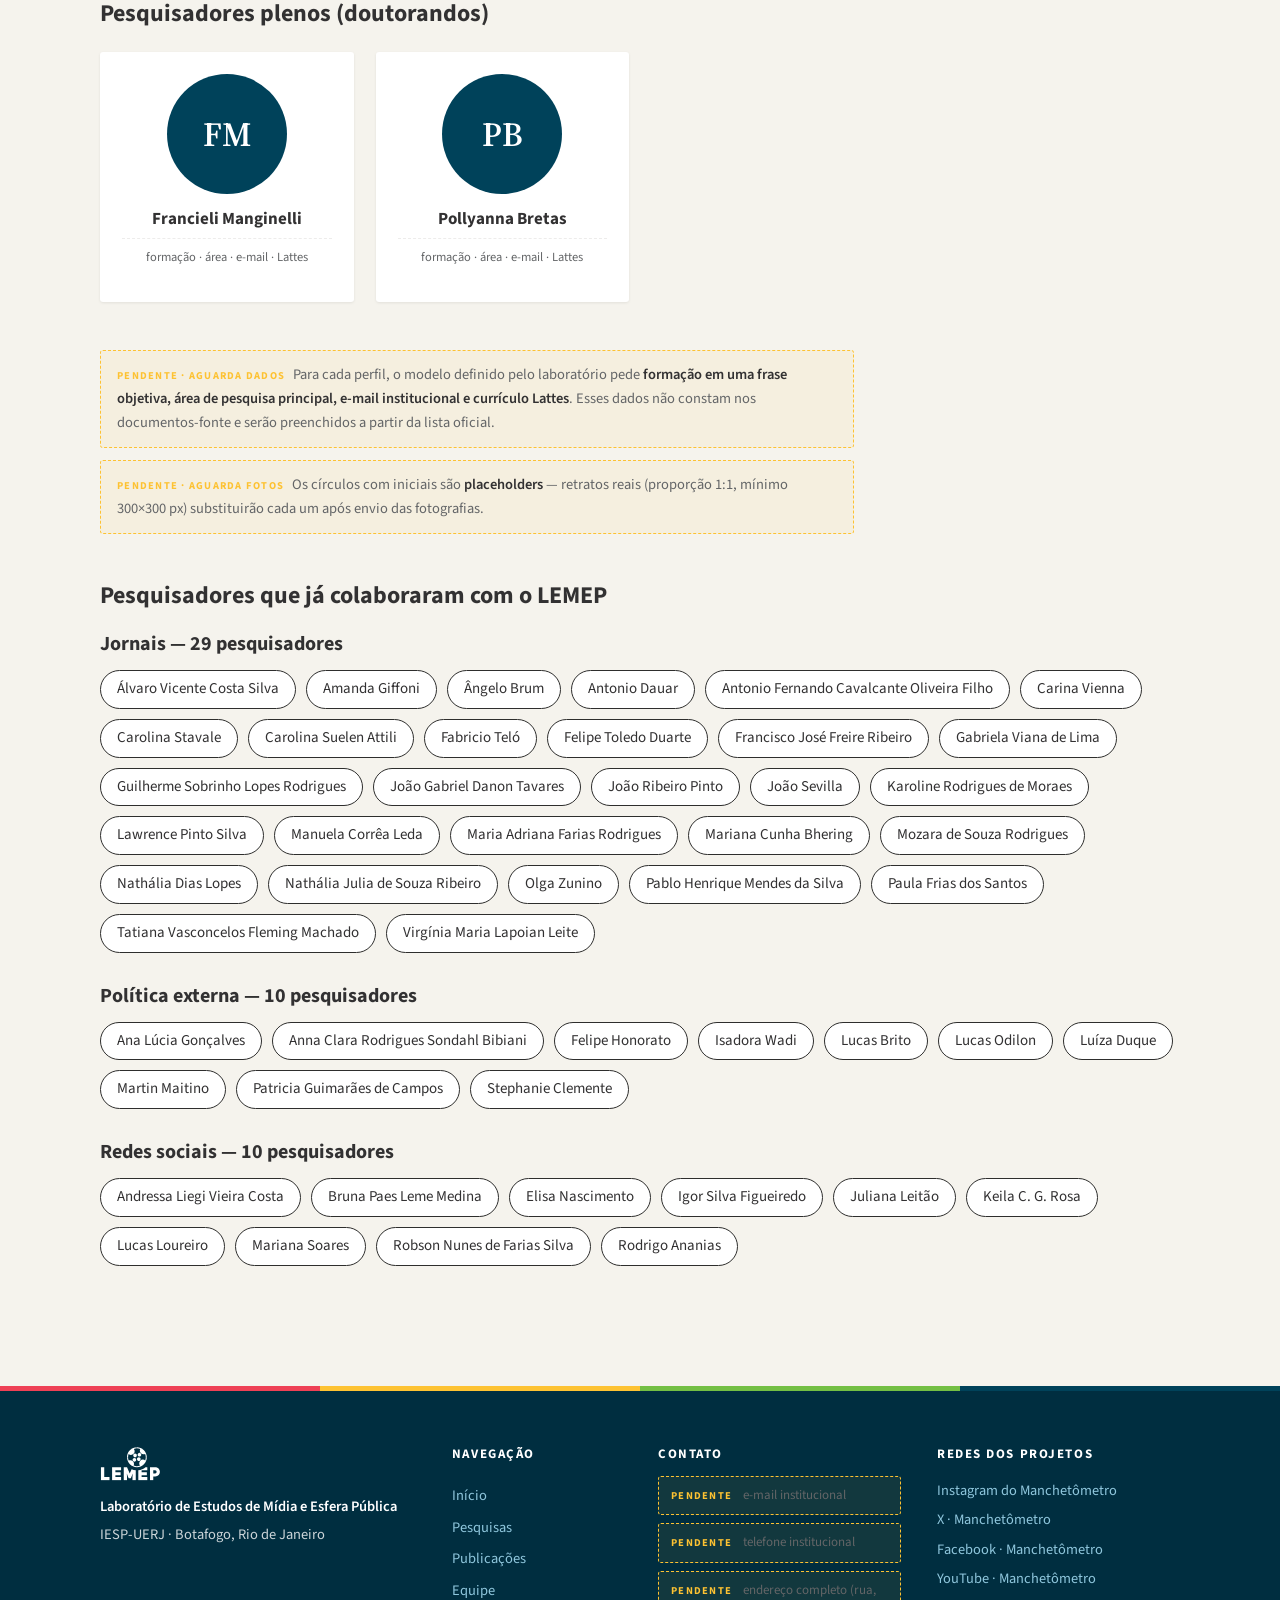
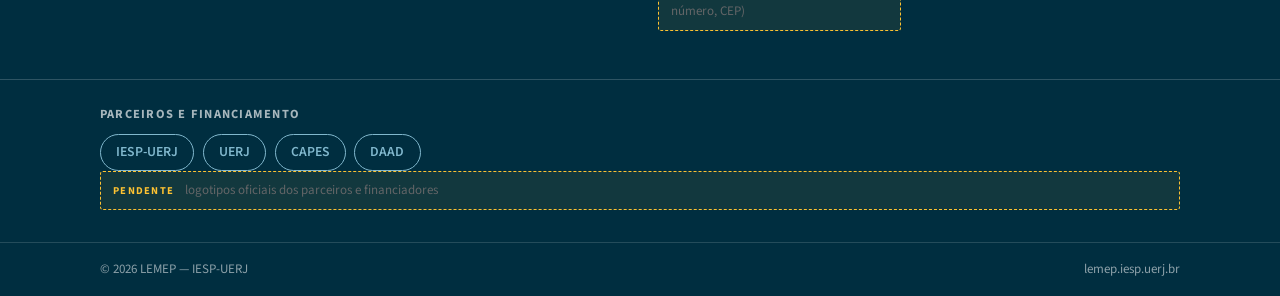
==== commit 4e205a86: "v1.1: revisões da lista do Madruga — números simplificados (só 2014), Objetivos/Metodologias separad" ====
--- a/equipe.html
+++ b/equipe.html
@@ -231,8 +231,23 @@
         <div class="pending pending--rodape" id="pendencia-09"><span class="chip">pendente</span> endereço completo (rua, número, CEP)</div>
       </div>
       <div class="footer-redes">
-        <h3>Redes sociais</h3>
-        <div class="pending pending--rodape" id="pendencia-07"><span class="chip">pendente</span> X (antigo Twitter) · Instagram · YouTube</div>
+        <h3>Redes dos projetos</h3>
+        <a href="https://www.instagram.com/manchetometro/" target="_blank" rel="noopener">Instagram do Manchetômetro</a>
+        <a href="https://x.com/manchetometro" target="_blank" rel="noopener">X · Manchetômetro</a>
+        <a href="https://www.facebook.com/manchetometro" target="_blank" rel="noopener">Facebook · Manchetômetro</a>
+        <a href="https://www.youtube.com/channel/UCa4w2I2HwWrvSWfOHH2iDfQ" target="_blank" rel="noopener">YouTube · Manchetômetro</a>
+      </div>
+    </div>
+    <div class="footer-parceiros">
+      <div class="container">
+        <p class="parceiros-rotulo">Parceiros e financiamento</p>
+        <div class="chips-parceiros">
+          <a href="https://www.iesp.uerj.br" target="_blank" rel="noopener">IESP-UERJ</a>
+          <a href="https://www.uerj.br" target="_blank" rel="noopener">UERJ</a>
+          <a href="https://www.gov.br/capes" target="_blank" rel="noopener">CAPES</a>
+          <a href="https://www.daad.de/en/" target="_blank" rel="noopener">DAAD</a>
+        </div>
+        <div class="pending pending--rodape" id="pendencia-11"><span class="chip">pendente</span> logotipos oficiais dos parceiros e financiadores</div>
       </div>
     </div>
     <div class="footer-baixo">
--- a/styles.css
+++ b/styles.css
@@ -470,4 +470,99 @@
   .membro { padding: 16px 12px; }
   .foto-ph { width: 92px; height: 92px; font-size: 26px; }
   .footer-grid { grid-template-columns: 1fr; gap: 24px; }
-}+}
+
+/* ==== v1.1 — metodologias, sub-metodologia, rodapé ==== */
+.sub-metodologia {
+  margin-top: 1.6em;
+  padding: 1.4em 1.6em;
+  background: var(--cor-superficie, #f4f4f2);
+  border-left: 3px solid var(--cor-destaque, #73BF44);
+  border-radius: 0 10px 10px 0;
+}
+.sub-metodologia h3 {
+  margin: 0 0 .5em;
+  font-size: 1.02rem;
+}
+.sub-metodologia p:last-child { margin-bottom: 0; }
+
+.footer-parceiros {
+  border-top: 1px solid rgba(255, 255, 255, .18);
+  background: var(--cor-footer-sec, transparent);
+}
+.footer-parceiros .container { padding-top: 1.4em; padding-bottom: 1.4em; }
+.parceiros-rotulo {
+  margin: 0 0 .7em;
+  font-size: .78rem;
+  text-transform: uppercase;
+  letter-spacing: .1em;
+  font-weight: 700;
+  color: var(--cor-rotulo, #636567);
+}
+[data-theme="dark"] .footer-parceiros .parceiros-rotulo,
+html:not([data-tema]) .footer .footer-parceiros .parceiros-rotulo { color: rgba(255,255,255,.65); }
+.chips-parceiros {
+  display: flex;
+  flex-wrap: wrap;
+  gap: .6em .5em;
+}
+.chips-parceiros a {
+  display: inline-block;
+  padding: .45em 1.1em;
+  border: 1px solid currentColor;
+  border-radius: 999px;
+  font-size: .86rem;
+  font-weight: 600;
+  text-decoration: none;
+  opacity: .9;
+  transition: opacity .15s ease, background .15s ease;
+}
+.chips-parceiros a:hover, .chips-parceiros a:focus { opacity: 1; text-decoration: underline; }
+
+.footer-redes a {
+  display: block;
+  color: inherit;
+  font-size: .9rem;
+  padding: .2em 0;
+  text-decoration: none;
+}
+.footer-redes a:hover, .footer-redes a:focus { text-decoration: underline; }
+
+/* Filtros de publicações */
+.pub-filtros {
+  display: flex;
+  flex-wrap: wrap;
+  gap: .5em;
+  align-items: center;
+  margin-bottom: 1.6em;
+}
+.pub-filtros .filtro {
+  padding: .42em 1.05em;
+  border: 1px solid currentColor;
+  border-radius: 999px;
+  background: transparent;
+  color: inherit;
+  font: inherit;
+  font-size: .86rem;
+  font-weight: 600;
+  cursor: pointer;
+  transition: background .15s ease, color .15s ease;
+}
+.pub-filtros .filtro:hover { background: rgba(0, 66, 90, .08); }
+html[data-theme="dark"] .pub-filtros .filtro:hover { background: rgba(255,255,255,.1); }
+.pub-filtros .filtro.ativo {
+  background: #00425A;
+  color: #fff;
+  border-color: #00425A;
+}
+html[data-theme="dark"] .pub-filtros .filtro.ativo { background: #73BF44; border-color: #73BF44; color: #0b1c12; }
+.pub-filtros .filtro-ano {
+  margin-left: auto;
+  padding: .42em .8em;
+  border: 1px solid currentColor;
+  border-radius: 8px;
+  background: transparent;
+  color: inherit;
+  font: inherit;
+  font-size: .86rem;
+}
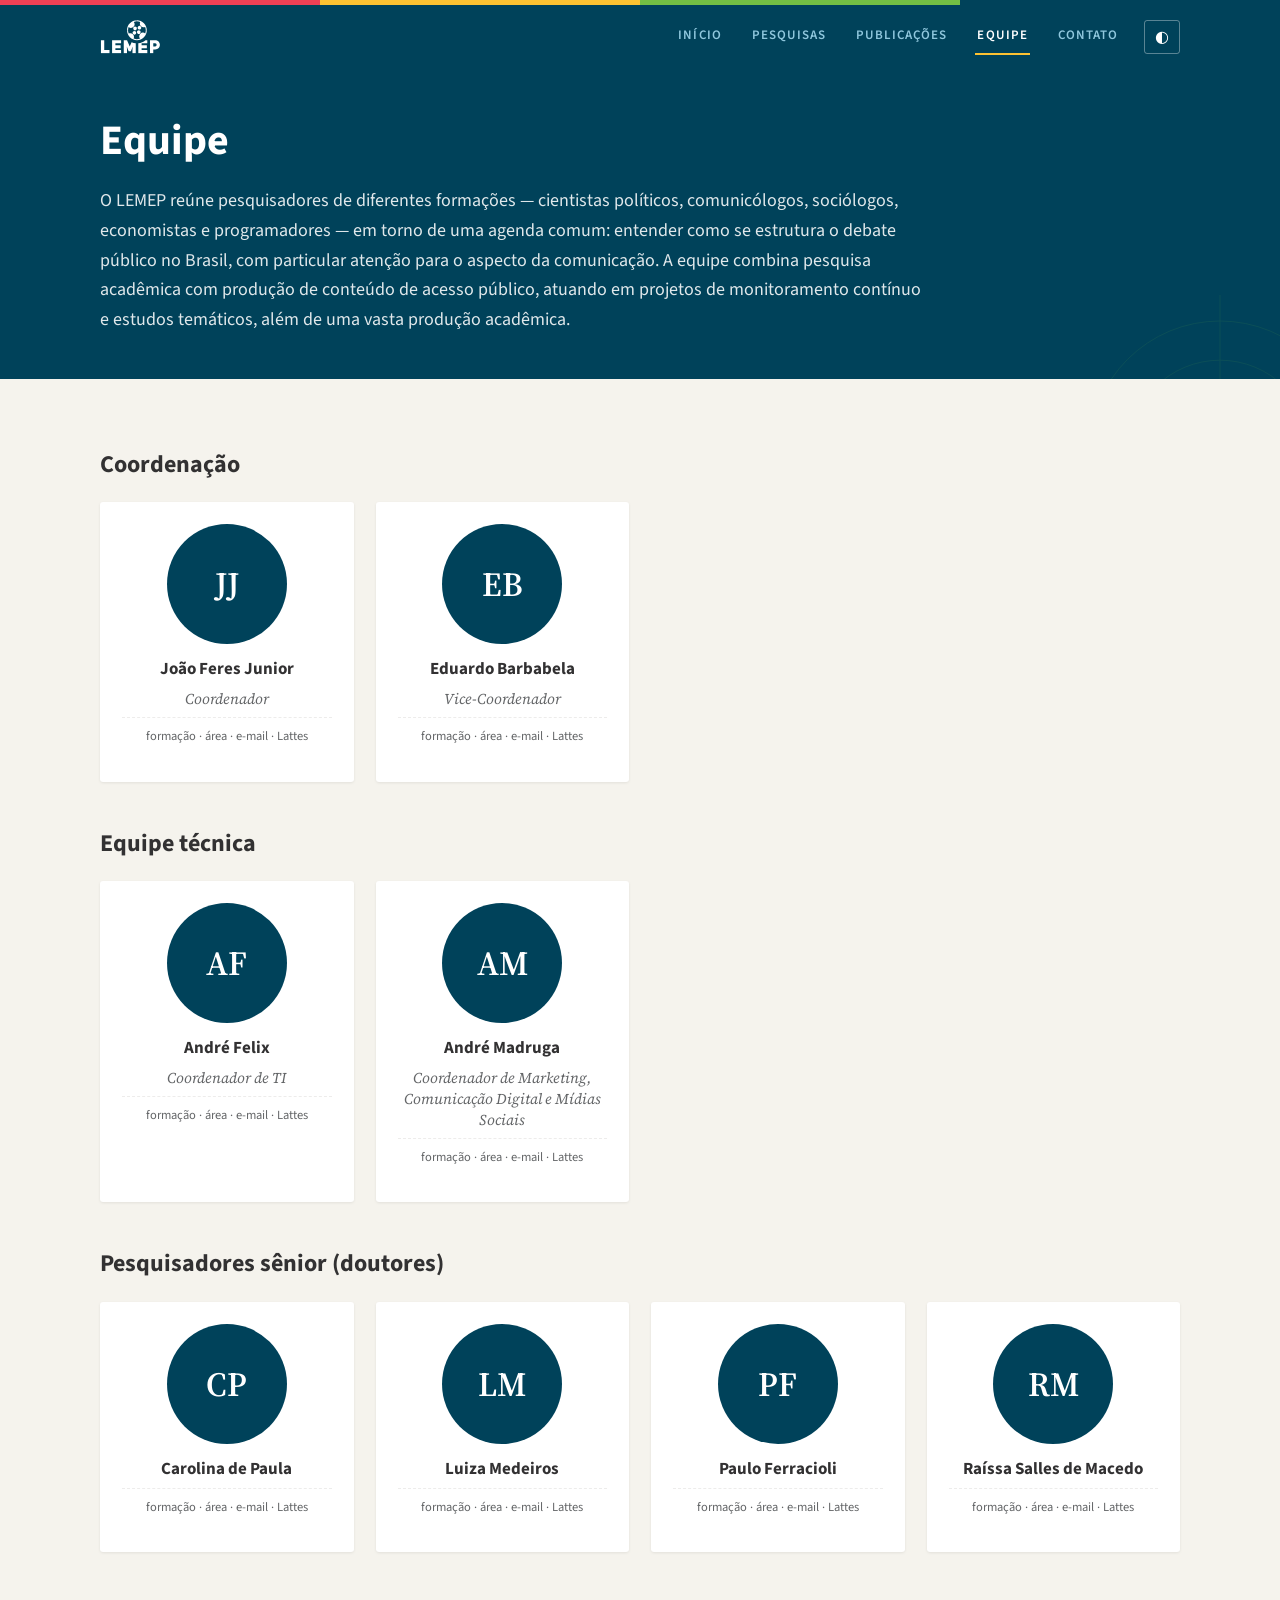
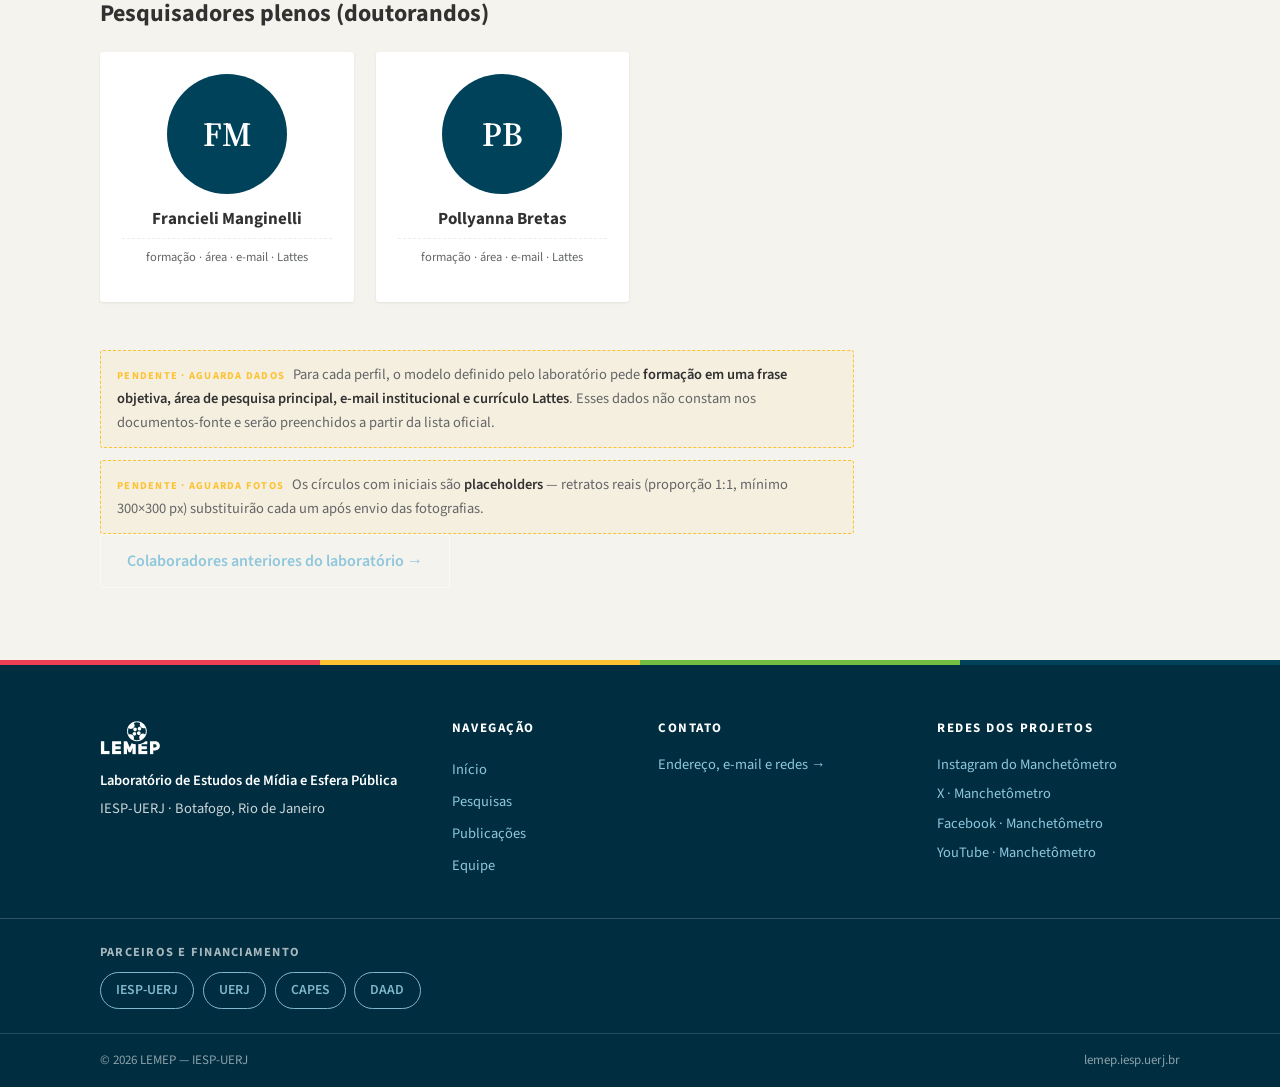
==== commit 0d04f3af: "v1.3: publicações completas sobre mídia desde 2014 (38 itens do Lattes), home como vitrine (destaque" ====
--- a/equipe.html
+++ b/equipe.html
@@ -33,6 +33,7 @@
         <a href="pesquisas.html" data-nav="pesquisas">Pesquisas</a>
         <a href="publicacoes.html" data-nav="publicacoes">Publicações</a>
         <a href="equipe.html" data-nav="equipe">Equipe</a>
+        <a href="contato.html" data-nav="contato">Contato</a>
       </nav>
       <div class="nav-acoes">
         <button class="btn-tema" id="btn-tema" type="button" aria-label="Alternar entre tema claro e escuro" title="Alternar tema">◐</button>
@@ -135,74 +136,7 @@
         <div class="pending" id="pendencia-01" style="max-width:52em;"><span class="chip">pendente · aguarda dados</span>Para cada perfil, o modelo definido pelo laboratório pede <strong>formação em uma frase objetiva, área de pesquisa principal, e-mail institucional e currículo Lattes</strong>. Esses dados não constam nos documentos-fonte e serão preenchidos a partir da lista oficial.</div>
         <div class="pending" id="pendencia-02" style="margin-top:12px; max-width:52em;"><span class="chip">pendente · aguarda fotos</span>Os círculos com iniciais são <strong>placeholders</strong> — retratos reais (proporção 1:1, mínimo 300×300&nbsp;px) substituirão cada um após envio das fotografias.</div>
 
-        <div class="grupo-equipe ir" id="egressos">
-          <h2>Pesquisadores que já colaboraram com o LEMEP</h2>
-          <div class="egresso-grupo">
-            <h3>Jornais — 29 pesquisadores</h3>
-            <div class="chips-nomes">
-              <span class="chip-nome">Álvaro Vicente Costa Silva</span>
-              <span class="chip-nome">Amanda Giffoni</span>
-              <span class="chip-nome">Ângelo Brum</span>
-              <span class="chip-nome">Antonio Dauar</span>
-              <span class="chip-nome">Antonio Fernando Cavalcante Oliveira Filho</span>
-              <span class="chip-nome">Carina Vienna</span>
-              <span class="chip-nome">Carolina Stavale</span>
-              <span class="chip-nome">Carolina Suelen Attili</span>
-              <span class="chip-nome">Fabricio Teló</span>
-              <span class="chip-nome">Felipe Toledo Duarte</span>
-              <span class="chip-nome">Francisco José Freire Ribeiro</span>
-              <span class="chip-nome">Gabriela Viana de Lima</span>
-              <span class="chip-nome">Guilherme Sobrinho Lopes Rodrigues</span>
-              <span class="chip-nome">João Gabriel Danon Tavares</span>
-              <span class="chip-nome">João Ribeiro Pinto</span>
-              <span class="chip-nome">João Sevilla</span>
-              <span class="chip-nome">Karoline Rodrigues de Moraes</span>
-              <span class="chip-nome">Lawrence Pinto Silva</span>
-              <span class="chip-nome">Manuela Corrêa Leda</span>
-              <span class="chip-nome">Maria Adriana Farias Rodrigues</span>
-              <span class="chip-nome">Mariana Cunha Bhering</span>
-              <span class="chip-nome">Mozara de Souza Rodrigues</span>
-              <span class="chip-nome">Nathália Dias Lopes</span>
-              <span class="chip-nome">Nathália Julia de Souza Ribeiro</span>
-              <span class="chip-nome">Olga Zunino</span>
-              <span class="chip-nome">Pablo Henrique Mendes da Silva</span>
-              <span class="chip-nome">Paula Frias dos Santos</span>
-              <span class="chip-nome">Tatiana Vasconcelos Fleming Machado</span>
-              <span class="chip-nome">Virgínia Maria Lapoian Leite</span>
-            </div>
-          </div>
-          <div class="egresso-grupo">
-            <h3>Política externa — 10 pesquisadores</h3>
-            <div class="chips-nomes">
-              <span class="chip-nome">Ana Lúcia Gonçalves</span>
-              <span class="chip-nome">Anna Clara Rodrigues Sondahl Bibiani</span>
-              <span class="chip-nome">Felipe Honorato</span>
-              <span class="chip-nome">Isadora Wadi</span>
-              <span class="chip-nome">Lucas Brito</span>
-              <span class="chip-nome">Lucas Odilon</span>
-              <span class="chip-nome">Luíza Duque</span>
-              <span class="chip-nome">Martin Maitino</span>
-              <span class="chip-nome">Patricia Guimarães de Campos</span>
-              <span class="chip-nome">Stephanie Clemente</span>
-            </div>
-          </div>
-          <div class="egresso-grupo">
-            <h3>Redes sociais — 10 pesquisadores</h3>
-            <div class="chips-nomes">
-              <span class="chip-nome">Andressa Liegi Vieira Costa</span>
-              <span class="chip-nome">Bruna Paes Leme Medina</span>
-              <span class="chip-nome">Elisa Nascimento</span>
-              <span class="chip-nome">Igor Silva Figueiredo</span>
-              <span class="chip-nome">Juliana Leitão</span>
-              <span class="chip-nome">Keila C. G. Rosa</span>
-              <span class="chip-nome">Lucas Loureiro</span>
-              <span class="chip-nome">Mariana Soares</span>
-              <span class="chip-nome">Robson Nunes de Farias Silva</span>
-              <span class="chip-nome">Rodrigo Ananias</span>
-            </div>
-          </div>
-        </div>
-
+                <a class="btn btn-fantasma" href="colaboradores.html">Colaboradores anteriores do laboratório →</a>
       </div>
     </section>
 
@@ -224,11 +158,9 @@
         <a href="publicacoes.html">Publicações</a>
         <a href="equipe.html">Equipe</a>
       </nav>
-      <div class="footer-contato">
+            <div class="footer-contato">
         <h3>Contato</h3>
-        <div class="pending pending--rodape" id="pendencia-08"><span class="chip">pendente</span> e-mail institucional</div>
-        <div class="pending pending--rodape" id="pendencia-06"><span class="chip">pendente</span> telefone institucional</div>
-        <div class="pending pending--rodape" id="pendencia-09"><span class="chip">pendente</span> endereço completo (rua, número, CEP)</div>
+        <a href="contato.html">Endereço, e-mail e redes →</a>
       </div>
       <div class="footer-redes">
         <h3>Redes dos projetos</h3>
@@ -247,8 +179,7 @@
           <a href="https://www.gov.br/capes" target="_blank" rel="noopener">CAPES</a>
           <a href="https://www.daad.de/en/" target="_blank" rel="noopener">DAAD</a>
         </div>
-        <div class="pending pending--rodape" id="pendencia-11"><span class="chip">pendente</span> logotipos oficiais dos parceiros e financiadores</div>
-      </div>
+              </div>
     </div>
     <div class="footer-baixo">
       <div class="container">
--- a/styles.css
+++ b/styles.css
@@ -566,3 +566,22 @@
   font: inherit;
   font-size: .86rem;
 }
+/* v1.2 — destaques, contato, compartilhamento, col. anteriores */
+.contato-grid { display: grid; gap: 2.2em; grid-template-columns: repeat(auto-fit, minmax(240px, 1fr)); }
+.contato-bloco p a, .contato-bloco > a { display: block; color: inherit; }
+.footer-endereco { font-size: .85rem; opacity: .85; margin-top: .4em; }
+.en-resumo { font-size: .92rem; border-left: 3px solid var(--verde, #73BF44); padding-left: 1em; color: inherit; opacity: .9; }
+.share-row {
+  display: flex; flex-wrap: wrap; gap: .45em; align-items: center;
+  margin-top: .8em; padding-top: .5em; border-top: 1px dashed rgba(99,101,103,.35);
+  font-size: .8rem;
+}
+.share-rot { text-transform: uppercase; letter-spacing: .06em; font-weight: 700; font-size: .7rem; color: var(--cinza, #636567); }
+.share-row a, .share-copy {
+  padding: .18em .7em; border: 1px solid currentColor; border-radius: 999px;
+  background: transparent; color: inherit; font: inherit; font-size: .8rem;
+  text-decoration: none; cursor: pointer;
+}
+.share-row a:hover, .share-copy:hover { background: rgba(0,66,90,.08); }
+html[data-theme="dark"] .share-row a:hover { background: rgba(255,255,255,.1); }
+.sr-only { position: absolute; width: 1px; height: 1px; overflow: hidden; clip: rect(0 0 0 0); white-space: nowrap; }
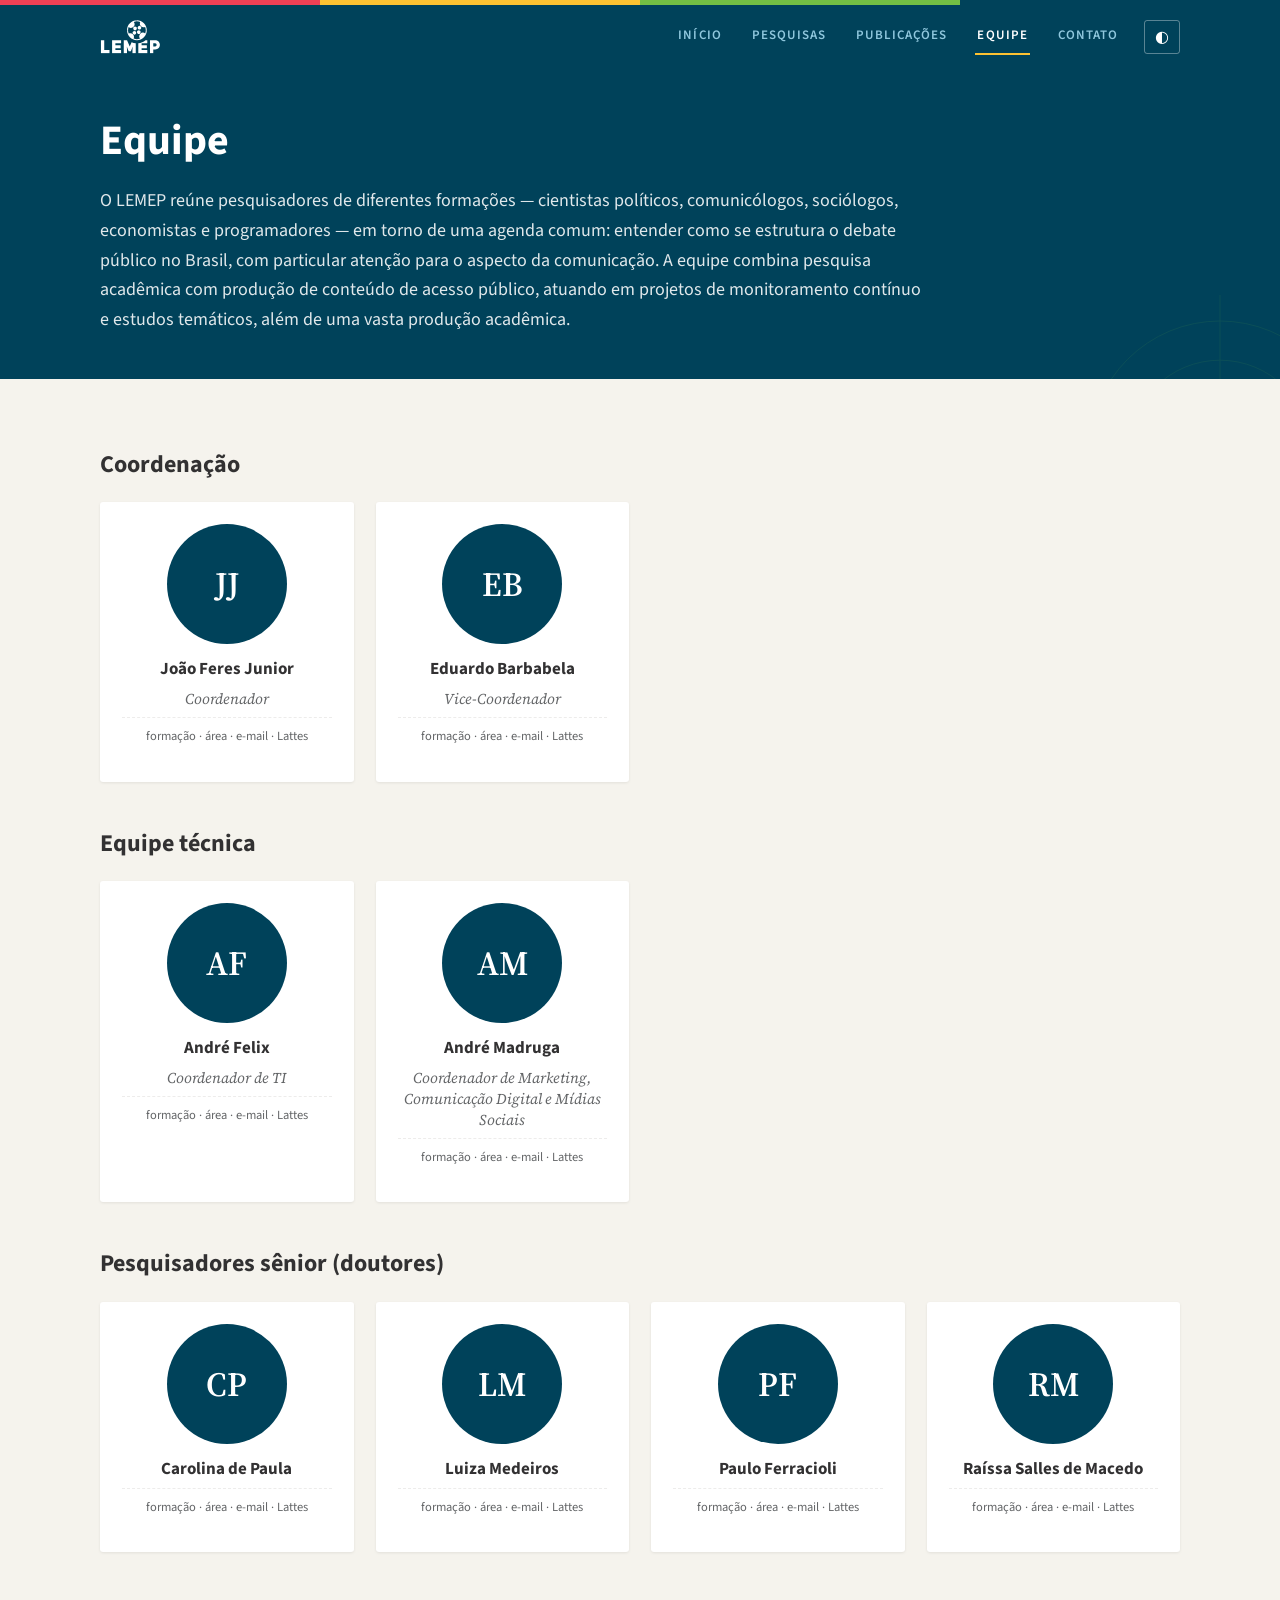
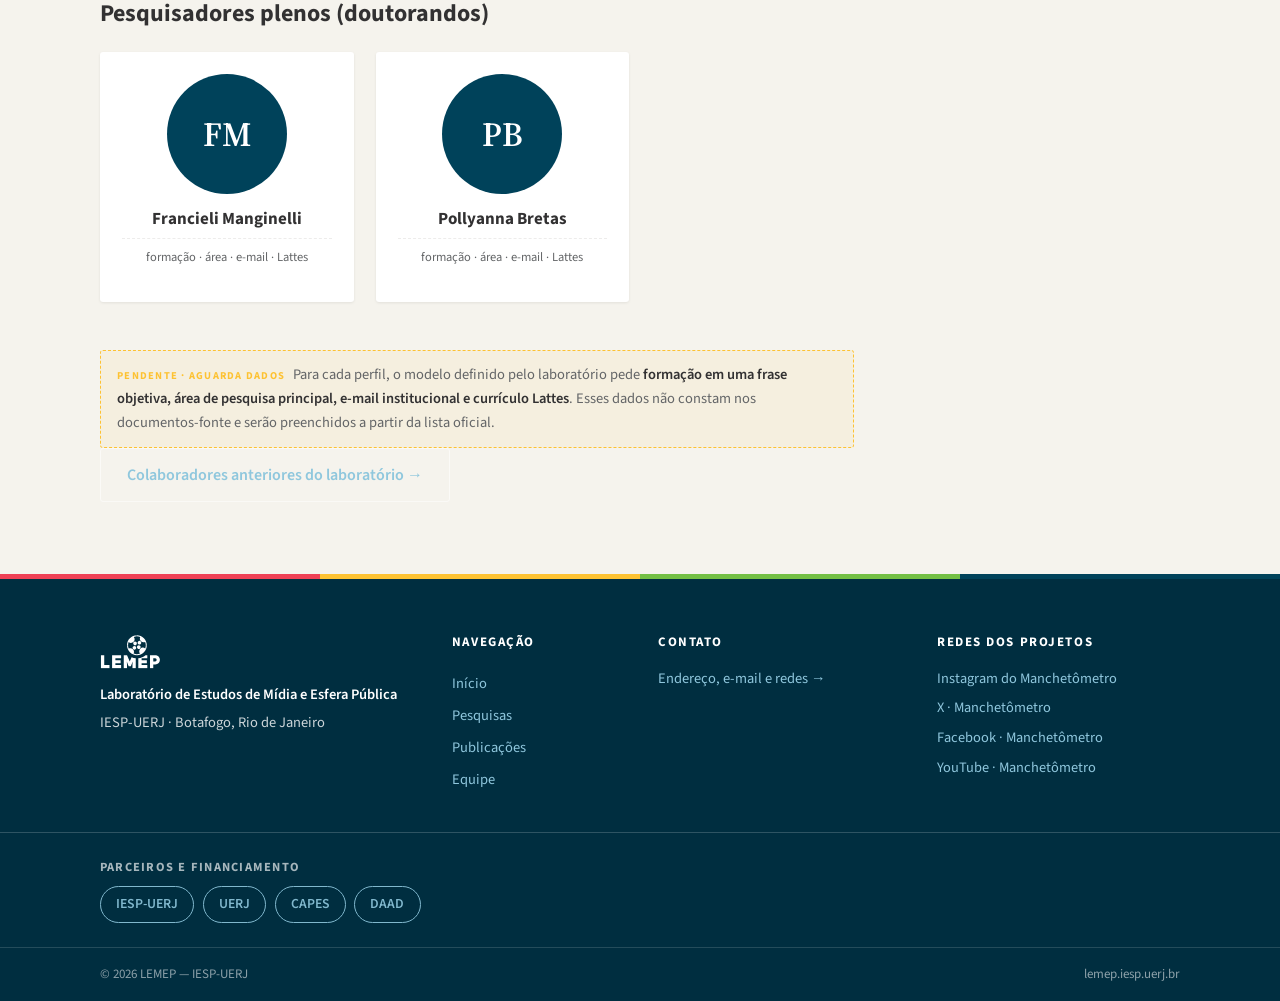
==== commit d69394ad: "Equipe: aviso de retratos removido (decisão: sem fotos por ora — círculos com iniciais como formato)" ====
--- a/equipe.html
+++ b/equipe.html
@@ -134,8 +134,6 @@
         </div>
 
         <div class="pending" id="pendencia-01" style="max-width:52em;"><span class="chip">pendente · aguarda dados</span>Para cada perfil, o modelo definido pelo laboratório pede <strong>formação em uma frase objetiva, área de pesquisa principal, e-mail institucional e currículo Lattes</strong>. Esses dados não constam nos documentos-fonte e serão preenchidos a partir da lista oficial.</div>
-        <div class="pending" id="pendencia-02" style="margin-top:12px; max-width:52em;"><span class="chip">pendente · aguarda fotos</span>Os círculos com iniciais são <strong>placeholders</strong> — retratos reais (proporção 1:1, mínimo 300×300&nbsp;px) substituirão cada um após envio das fotografias.</div>
-
                 <a class="btn btn-fantasma" href="colaboradores.html">Colaboradores anteriores do laboratório →</a>
       </div>
     </section>
